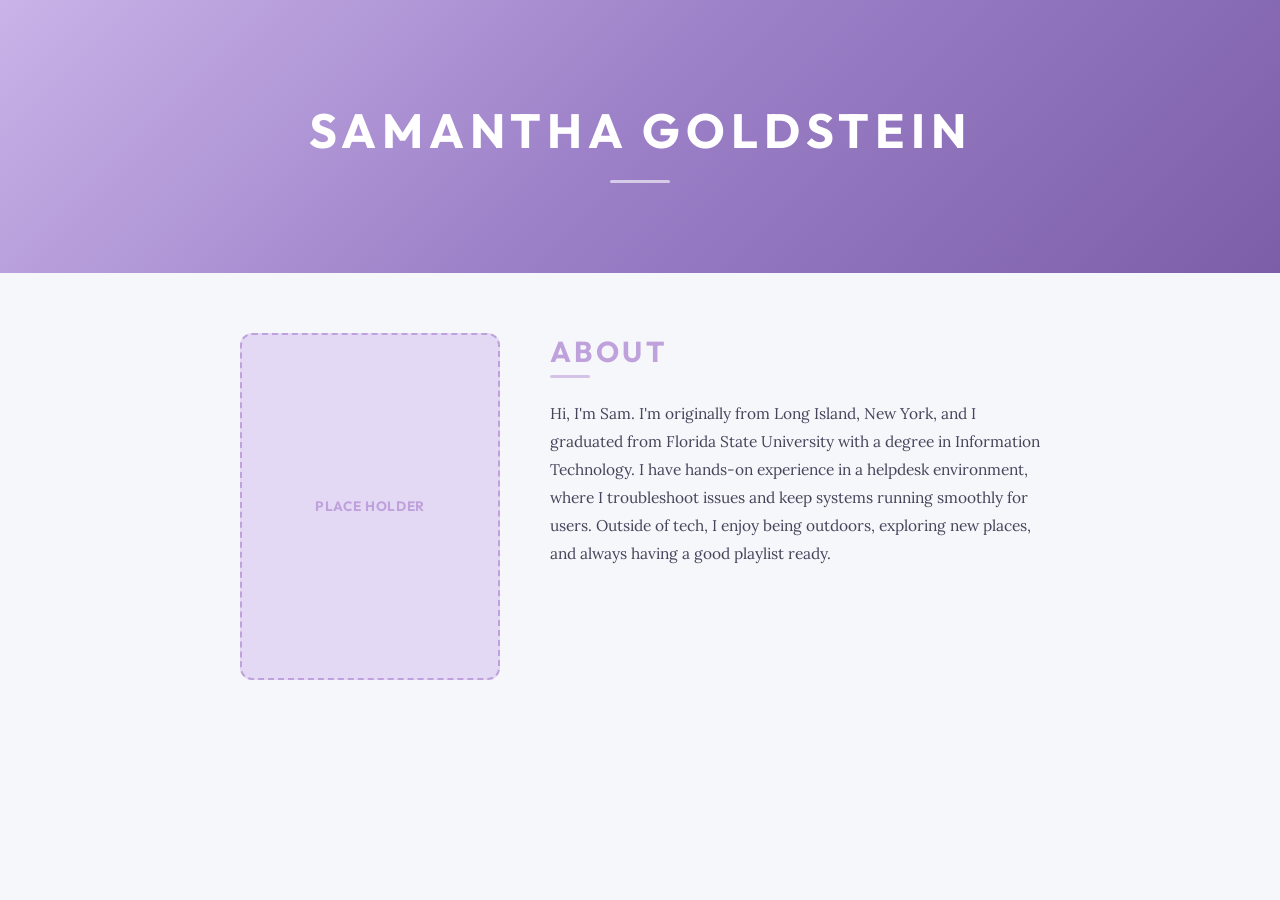
==== index.html @ 23f850c8 "Create index.html" ====
<!DOCTYPE html>
<html lang="en">
<head>
<meta charset="UTF-8">
<meta name="viewport" content="width=device-width, initial-scale=1.0">
<link href="https://fonts.googleapis.com/css2?family=Lora:wght@400;700&family=Outfit:wght@500;700&display=swap" rel="stylesheet">
<style>
  * {
    box-sizing: border-box;
    margin: 0;
    padding: 0;
  }

  body {
    background: #F6F7FB;
    font-family: 'Lora', serif;
    color: #2E2F3A;
  }

  /* ── Cover ── */
  .cover {
    background: linear-gradient(135deg, #C9B3E8 0%, #9B7FC7 50%, #7B5EA7 100%);
    padding: 100px 30px 90px;
    text-align: center;
  }

  .cover-name {
    font-family: 'Outfit', sans-serif;
    font-size: 3rem;
    font-weight: 700;
    color: #ffffff;
    letter-spacing: 0.12em;
    text-transform: uppercase;
  }

  .cover-divider {
    display: block;
    width: 60px;
    height: 3px;
    background: rgba(255,255,255,0.6);
    margin: 20px auto 0;
    border-radius: 2px;
  }

  /* ── About Section ── */
  .about-section {
    max-width: 860px;
    margin: 0 auto;
    padding: 60px 30px;
    display: flex;
    align-items: flex-start;
    gap: 50px;
  }

  .about-image-col {
    flex: 0 0 260px;
  }

  .about-image-placeholder {
    width: 100%;
    aspect-ratio: 3/4;
    background: #E4D9F5;
    border-radius: 12px;
    border: 2px dashed #BFA2DB;
    display: flex;
    align-items: center;
    justify-content: center;
    color: #BFA2DB;
    font-family: 'Outfit', sans-serif;
    font-size: 0.85rem;
    font-weight: 700;
    letter-spacing: 0.05em;
    text-transform: uppercase;
  }

  .about-text-col {
    flex: 1;
  }

  .about-heading {
    font-family: 'Outfit', sans-serif;
    font-size: 1.8rem;
    font-weight: 700;
    color: #BFA2DB;
    letter-spacing: 0.12em;
    text-transform: uppercase;
    margin-bottom: 6px;
  }

  .about-heading-line {
    display: block;
    width: 40px;
    height: 3px;
    background: #BFA2DB;
    border-radius: 2px;
    margin-bottom: 22px;
    opacity: 0.6;
  }

  .about-text {
    font-size: 0.97rem;
    line-height: 1.8;
    color: #44455A;
  }

  /* ── Responsive ── */
  @media (max-width: 640px) {
    .about-section {
      flex-direction: column;
      gap: 30px;
      padding: 40px 20px;
    }

    .about-image-col {
      flex: none;
      width: 100%;
      max-width: 280px;
      margin: 0 auto;
    }

    .cover-name {
      font-size: 2rem;
    }
  }
</style>
</head>
<body>

  <!-- Cover -->
  <div class="cover">
    <div class="cover-name">Samantha Goldstein</div>
    <span class="cover-divider"></span>
  </div>

  <!-- About -->
  <div class="about-section">

    <!-- Image placeholder -->
    <div class="about-image-col">
      <div class="about-image-placeholder">Place Holder</div>
    </div>

    <!-- Text -->
    <div class="about-text-col">
      <div class="about-heading">About</div>
      <span class="about-heading-line"></span>
      <p class="about-text">
        Hi, I'm Sam. I'm originally from Long Island, New York, and I graduated from Florida State University with a degree in Information Technology. I have hands-on experience in a helpdesk environment, where I troubleshoot issues and keep systems running smoothly for users. Outside of tech, I enjoy being outdoors, exploring new places, and always having a good playlist ready.
      </p>
    </div>

  </div>

</body>
</html>
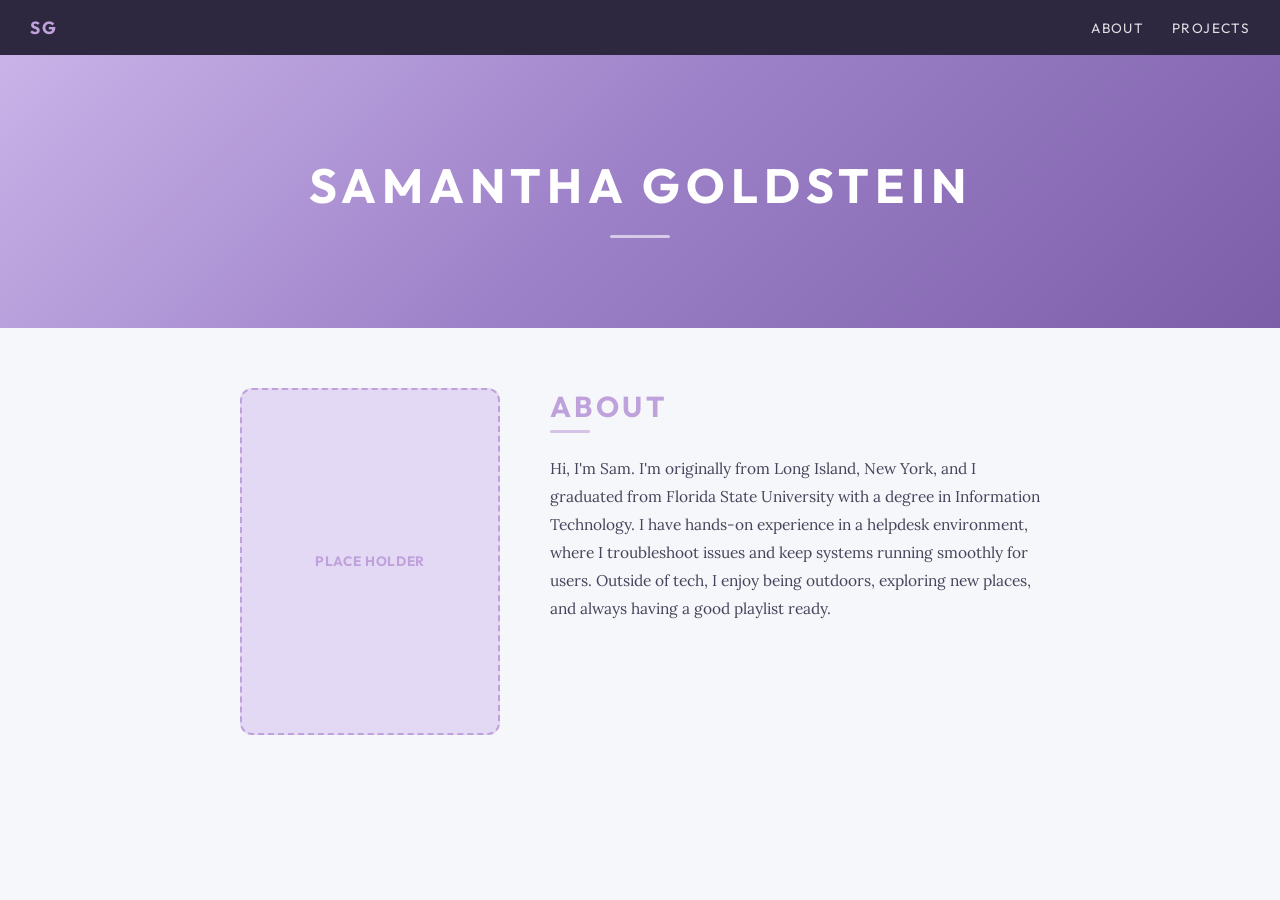
==== commit 3c2773b2: "Update index.html" ====
--- a/index.html
+++ b/index.html
@@ -126,6 +126,15 @@
 </head>
 <body>
 
+ <!-- Navigation --> 
+  <nav style="background:#2E2740;padding:16px 30px;display:flex;align-items:center;justify-content:space-between;">
+    <div style="font-family:'Outfit',sans-serif;font-weight:700;color:#BFA2DB;letter-spacing:0.1em;font-size:1.1rem;">SG</div>
+    <div style="display:flex;gap:28px;">
+      <a href="index.html" style="font-family:'Outfit',sans-serif;color:rgba(255,255,255,0.85);text-decoration:none;font-size:0.85rem;letter-spacing:0.1em;text-transform:uppercase;">About</a>
+      <a href="projects.html" style="font-family:'Outfit',sans-serif;color:rgba(255,255,255,0.85);text-decoration:none;font-size:0.85rem;letter-spacing:0.1em;text-transform:uppercase;">Projects</a>
+    </div>   
+</nav>
+
   <!-- Cover -->
   <div class="cover">
     <div class="cover-name">Samantha Goldstein</div>
@@ -150,6 +159,5 @@
     </div>
 
   </div>
-
 </body>
 </html>
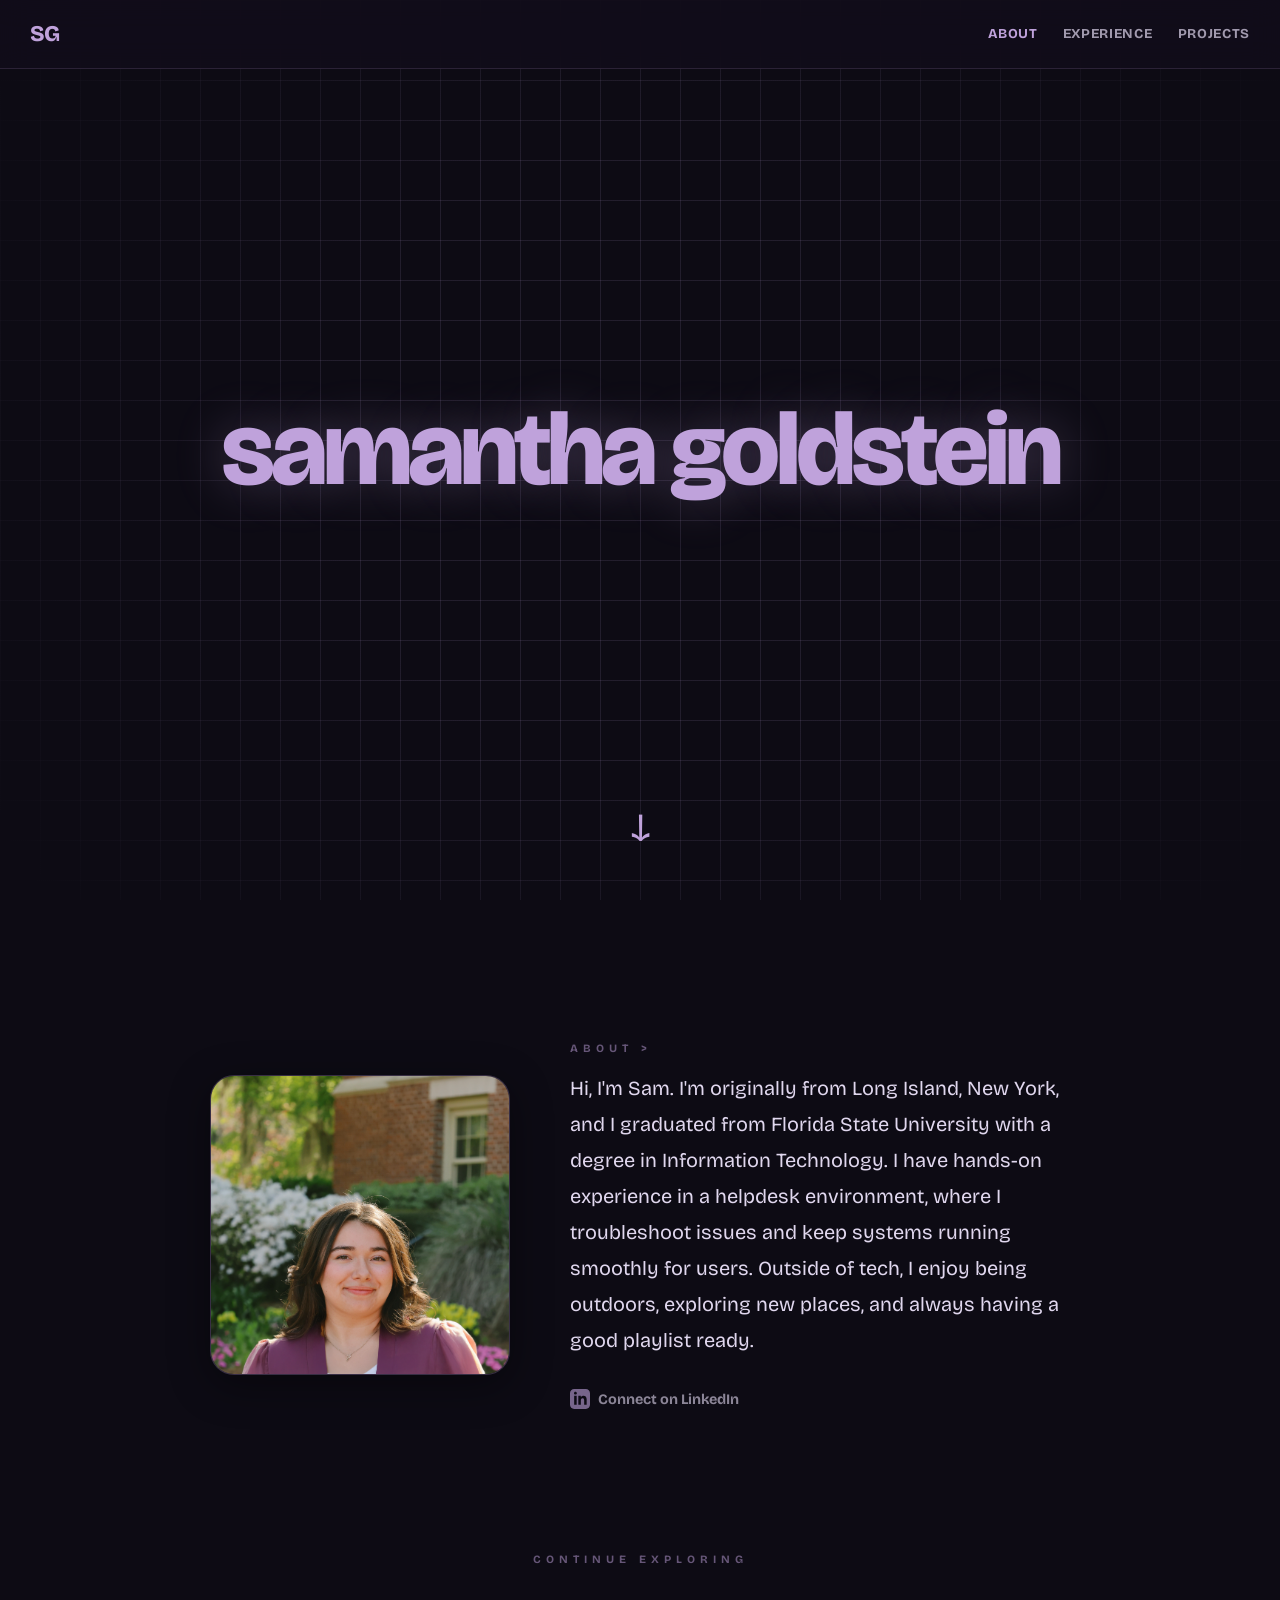
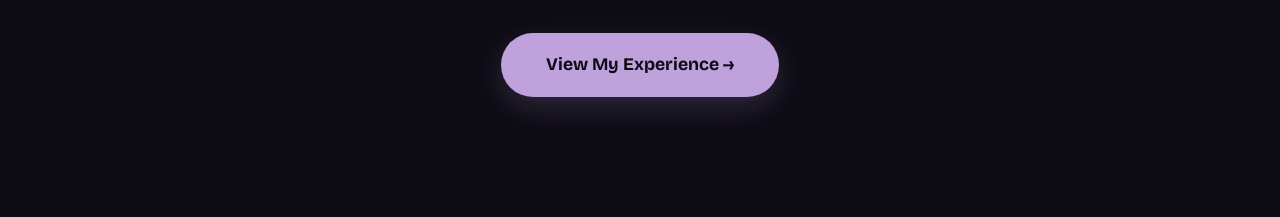
==== commit b54ed3c6: "Add files via upload" ====
--- a/index.html
+++ b/index.html
@@ -3,161 +3,65 @@
 <head>
 <meta charset="UTF-8">
 <meta name="viewport" content="width=device-width, initial-scale=1.0">
-<link href="https://fonts.googleapis.com/css2?family=Lora:wght@400;700&family=Outfit:wght@500;700&display=swap" rel="stylesheet">
-<style>
-  * {
-    box-sizing: border-box;
-    margin: 0;
-    padding: 0;
-  }
-
-  body {
-    background: #F6F7FB;
-    font-family: 'Lora', serif;
-    color: #2E2F3A;
-  }
-
-  /* ── Cover ── */
-  .cover {
-    background: linear-gradient(135deg, #C9B3E8 0%, #9B7FC7 50%, #7B5EA7 100%);
-    padding: 100px 30px 90px;
-    text-align: center;
-  }
-
-  .cover-name {
-    font-family: 'Outfit', sans-serif;
-    font-size: 3rem;
-    font-weight: 700;
-    color: #ffffff;
-    letter-spacing: 0.12em;
-    text-transform: uppercase;
-  }
-
-  .cover-divider {
-    display: block;
-    width: 60px;
-    height: 3px;
-    background: rgba(255,255,255,0.6);
-    margin: 20px auto 0;
-    border-radius: 2px;
-  }
-
-  /* ── About Section ── */
-  .about-section {
-    max-width: 860px;
-    margin: 0 auto;
-    padding: 60px 30px;
-    display: flex;
-    align-items: flex-start;
-    gap: 50px;
-  }
-
-  .about-image-col {
-    flex: 0 0 260px;
-  }
-
-  .about-image-placeholder {
-    width: 100%;
-    aspect-ratio: 3/4;
-    background: #E4D9F5;
-    border-radius: 12px;
-    border: 2px dashed #BFA2DB;
-    display: flex;
-    align-items: center;
-    justify-content: center;
-    color: #BFA2DB;
-    font-family: 'Outfit', sans-serif;
-    font-size: 0.85rem;
-    font-weight: 700;
-    letter-spacing: 0.05em;
-    text-transform: uppercase;
-  }
-
-  .about-text-col {
-    flex: 1;
-  }
-
-  .about-heading {
-    font-family: 'Outfit', sans-serif;
-    font-size: 1.8rem;
-    font-weight: 700;
-    color: #BFA2DB;
-    letter-spacing: 0.12em;
-    text-transform: uppercase;
-    margin-bottom: 6px;
-  }
-
-  .about-heading-line {
-    display: block;
-    width: 40px;
-    height: 3px;
-    background: #BFA2DB;
-    border-radius: 2px;
-    margin-bottom: 22px;
-    opacity: 0.6;
-  }
-
-  .about-text {
-    font-size: 0.97rem;
-    line-height: 1.8;
-    color: #44455A;
-  }
-
-  /* ── Responsive ── */
-  @media (max-width: 640px) {
-    .about-section {
-      flex-direction: column;
-      gap: 30px;
-      padding: 40px 20px;
-    }
-
-    .about-image-col {
-      flex: none;
-      width: 100%;
-      max-width: 280px;
-      margin: 0 auto;
-    }
-
-    .cover-name {
-      font-size: 2rem;
-    }
-  }
-</style>
+<title>About | Samantha Goldstein</title>
+<link href="https://fonts.googleapis.com/css2?family=Bricolage+Grotesque:wght@400;500;700;800&display=swap" rel="stylesheet">
+<link rel="stylesheet" href="style.css">
 </head>
 <body>
 
- <!-- Navigation --> 
-  <nav style="background:#2E2740;padding:16px 30px;display:flex;align-items:center;justify-content:space-between;">
-    <div style="font-family:'Outfit',sans-serif;font-weight:700;color:#BFA2DB;letter-spacing:0.1em;font-size:1.1rem;">SG</div>
-    <div style="display:flex;gap:28px;">
-      <a href="index.html" style="font-family:'Outfit',sans-serif;color:rgba(255,255,255,0.85);text-decoration:none;font-size:0.85rem;letter-spacing:0.1em;text-transform:uppercase;">About</a>
-      <a href="projects.html" style="font-family:'Outfit',sans-serif;color:rgba(255,255,255,0.85);text-decoration:none;font-size:0.85rem;letter-spacing:0.1em;text-transform:uppercase;">Projects</a>
+  <div class="system-bg"></div>
+
+  <nav>
+    <div class="logo">SG</div>
+    <div style="display:flex;">
+      <a href="index.html" class="active">About</a>
+      <a href="experience.html">Experience</a> 
+      <a href="projects.html">Projects</a>
     </div>   
-</nav>
+  </nav>
 
-  <!-- Cover -->
-  <div class="cover">
-    <div class="cover-name">Samantha Goldstein</div>
-    <span class="cover-divider"></span>
-  </div>
+  <header class="hero-cover">
+    <h1 class="cover-name">Samantha Goldstein</h1>
+    <a href="#about" class="jump-arrow" id="scrollArrow">↓</a>
+  </header>
 
-  <!-- About -->
-  <div class="about-section">
-
-    <!-- Image placeholder -->
-    <div class="about-image-col">
-      <div class="about-image-placeholder">Place Holder</div>
+  <main class="about-container" id="about">
+    <div class="image-col">
+      <img src="profile.png" alt="Samantha Goldstein" class="profile-box">
     </div>
 
-    <!-- Text -->
-    <div class="about-text-col">
-      <div class="about-heading">About</div>
-      <span class="about-heading-line"></span>
+    <article class="text-col">
+      <span class="label">About > </span>
       <p class="about-text">
         Hi, I'm Sam. I'm originally from Long Island, New York, and I graduated from Florida State University with a degree in Information Technology. I have hands-on experience in a helpdesk environment, where I troubleshoot issues and keep systems running smoothly for users. Outside of tech, I enjoy being outdoors, exploring new places, and always having a good playlist ready.
       </p>
-    </div>
 
-  </div>
+      <div class="social-links">
+        <a href="https://www.linkedin.com/in/samanthakgoldstein" target="_blank" class="social-icon">
+          <svg viewBox="0 0 24 24"><path d="M19 0h-14c-2.761 0-5 2.239-5 5v14c0 2.761 2.239 5 5 5h14c2.762 0 5-2.239 5-5v-14c0-2.761-2.238-5-5-5zm-11 19h-3v-11h3v11zm-1.5-12.268c-.966 0-1.75-.79-1.75-1.764s.784-1.764 1.75-1.764 1.75.79 1.75 1.764-.783 1.764-1.75 1.764zm13.5 12.268h-3v-5.604c0-3.368-4-3.113-4 0v5.604h-3v-11h3v1.765c1.396-2.586 7-2.777 7 2.476v6.759z"/></svg>
+          Connect on LinkedIn
+        </a>
+      </div>
+    </article>
+  </main>
+
+  <footer style="text-align: center; padding-bottom: 120px;">
+    <span class="label" style="margin-bottom: 24px; display: block;">Continue Exploring</span>
+    <a href="experience.html" class="next-btn">View My Experience →</a>
+  </footer>
+
+  <script>
+    window.onscroll = function() {
+      var arrow = document.getElementById("scrollArrow");
+      if (document.body.scrollTop > 100 || document.documentElement.scrollTop > 100) {
+        arrow.style.opacity = "0";
+        arrow.style.visibility = "hidden";
+      } else {
+        arrow.style.opacity = "1";
+        arrow.style.visibility = "visible";
+      }
+    };
+  </script>
+
 </body>
 </html>
--- a/style.css
+++ b/style.css
@@ -0,0 +1,462 @@
+:root {
+  --bg-dark: #0D0B14;
+  --bg-card: #16121E;
+  --accent: #BFA2DB;
+  --text: #E0D7EE;
+  --white: #FFFFFF;
+}
+
+* {
+  box-sizing: border-box;
+  margin: 0;
+  padding: 0;
+}
+
+html {
+  scroll-behavior: smooth;
+}
+
+body {
+  background-color: var(--bg-dark);
+  font-family: 'Bricolage Grotesque', sans-serif;
+  color: var(--text);
+  line-height: 1.6;
+  overflow-x: hidden;
+}
+
+/* ==========================================================================
+   NAVIGATION
+   ========================================================================== */
+nav {
+  background: rgba(18, 14, 26, 0.85);
+  backdrop-filter: blur(15px);
+  padding: 16px 30px;
+  display: flex;
+  justify-content: space-between;
+  align-items: center;
+  border-bottom: 1px solid rgba(191, 162, 219, 0.15);
+  position: fixed;
+  width: 100%;
+  top: 0;
+  z-index: 100;
+}
+
+/* Sticky override for pages that need it */
+nav.sticky-nav {
+  position: sticky;
+}
+
+nav .logo {
+  font-weight: 800;
+  color: var(--accent);
+  font-size: 1.4rem;
+  letter-spacing: -0.05em;
+}
+
+nav a {
+  color: var(--text);
+  text-decoration: none;
+  font-size: 0.85rem;
+  margin-left: 25px;
+  text-transform: uppercase;
+  font-weight: 700;
+  letter-spacing: 0.05em;
+  opacity: 0.7;
+  transition: 0.3s;
+}
+
+nav a:hover,
+nav a.active {
+  color: var(--accent);
+  opacity: 1;
+}
+
+/* ==========================================================================
+   INDEX.HTML STYLES (About)
+   ========================================================================== */
+.system-bg {
+  position: fixed;
+  top: 0; left: 0;
+  width: 100%; height: 100%;
+  z-index: -1;
+  background-color: var(--bg-dark);
+  background-image: 
+    linear-gradient(rgba(191, 162, 219, 0.12) 1px, transparent 1px),
+    linear-gradient(90deg, rgba(191, 162, 219, 0.12) 1px, transparent 1px);
+  background-size: 40px 40px;
+  animation: grid-scroll 20s linear infinite;
+}
+
+@keyframes grid-scroll {
+  from { background-position: 0 0; }
+  to { background-position: 0 400px; }
+}
+
+.system-bg::after {
+  content: "";
+  position: absolute;
+  top: 0; left: 0; width: 100%; height: 100%;
+  background: radial-gradient(circle at 50% 50%, transparent 40%, var(--bg-dark) 95%);
+}
+
+.hero-cover {
+  height: 100vh;
+  display: flex;
+  flex-direction: column;
+  justify-content: center;
+  align-items: center;
+  text-align: center;
+  padding: 20px;
+  position: relative;
+}
+
+.cover-name {
+  font-size: clamp(3rem, 12vw, 6.5rem);
+  font-weight: 800;
+  color: var(--accent);
+  letter-spacing: -0.04em;
+  text-transform: lowercase;
+  text-shadow: 0 0 50px rgba(191, 162, 219, 0.3);
+}
+
+.jump-arrow {
+  position: absolute;
+  bottom: 40px;
+  color: var(--accent);
+  text-decoration: none;
+  font-size: 2.5rem;
+  animation: bounce 2s infinite;
+  cursor: pointer;
+  transition: opacity 0.5s ease, visibility 0.5s;
+  z-index: 10;
+}
+
+@keyframes bounce {
+  0%, 20%, 50%, 80%, 100% { transform: translateY(0); }
+  40% { transform: translateY(-12px); }
+  60% { transform: translateY(-6px); }
+}
+
+.about-container {
+  max-width: 900px;
+  margin: 0 auto;
+  padding: 140px 20px; 
+  display: flex;
+  align-items: center;
+  gap: 60px;
+}
+
+.image-col { flex: 0 0 300px; }
+
+.profile-box {
+  width: 100%;
+  aspect-ratio: 1/1;
+  background: var(--bg-card);
+  border: 1px solid rgba(191, 162, 219, 0.2);
+  border-radius: 24px;
+  display: block;
+  object-fit: cover;
+  object-position: top;
+  transition: 0.4s ease;
+  box-shadow: 0 10px 40px rgba(0,0,0,0.4);
+}
+
+.profile-box:hover {
+  border-color: var(--accent);
+  transform: translateY(-8px) rotate(-1deg);
+}
+
+.text-col { flex: 1; }
+.label { font-size: 0.7rem; letter-spacing: 5px; text-transform: uppercase; font-weight: 700; color: var(--accent); opacity: 0.5; margin-bottom: 12px; display: block; }
+.about-text { font-size: 1.25rem; line-height: 1.8; color: var(--text); }
+
+.social-links { display: flex; gap: 20px; margin-top: 30px; }
+
+.social-icon {
+  display: flex;
+  align-items: center;
+  gap: 8px;
+  color: var(--text);
+  text-decoration: none;
+  font-size: 0.9rem;
+  font-weight: 700;
+  opacity: 0.6;
+  transition: 0.3s ease;
+}
+
+.social-icon svg { width: 20px; height: 20px; fill: var(--accent); }
+.social-icon:hover { opacity: 1; color: var(--accent); transform: translateY(-2px); }
+
+.next-btn {
+  display: inline-block;
+  font-size: 1.1rem;
+  font-weight: 700;
+  color: var(--bg-dark);
+  background: var(--accent);
+  padding: 18px 45px;
+  border-radius: 50px;
+  text-decoration: none;
+  transition: all 0.4s cubic-bezier(0.175, 0.885, 0.32, 1.275);
+  box-shadow: 0 10px 30px rgba(191, 162, 219, 0.2);
+  margin-top: 40px;
+}
+
+.next-btn:hover { background: var(--white); transform: scale(1.05); box-shadow: 0 15px 40px rgba(191, 162, 219, 0.4); }
+
+/* ==========================================================================
+   PROJECTS.HTML STYLES
+   ========================================================================== */
+body.bg-projects {
+  background-image: 
+    linear-gradient(rgba(191, 162, 219, 0.03) 1px, transparent 1px),
+    linear-gradient(90deg, rgba(191, 162, 219, 0.03) 1px, transparent 1px);
+  background-size: 40px 40px;
+  background-attachment: fixed;
+  padding-bottom: 100px;
+}
+
+body.bg-projects::before {
+  content: "";
+  position: fixed;
+  top: 0; left: 0; width: 100%; height: 100%;
+  background: radial-gradient(circle at 50% 50%, rgba(191, 162, 219, 0.02) 0%, transparent 70%);
+  pointer-events: none;
+  z-index: -1;
+}
+
+.projects-container { max-width: 1000px; margin: 80px auto 0; padding: 0 20px; }
+
+.projects-container h1 { 
+  font-size: clamp(3rem, 10vw, 4.5rem); 
+  font-weight: 800; 
+  color: var(--accent); 
+  margin-bottom: 60px; 
+  text-align: center; 
+  letter-spacing: -0.04em; 
+  text-transform: lowercase; 
+}
+
+.bento-grid {
+  display: grid;
+  grid-template-columns: repeat(2, 1fr);
+  gap: 20px;
+}
+
+.bento-item {
+  background: var(--bg-card);
+  border: 1px solid rgba(191, 162, 219, 0.15);
+  border-radius: 24px;
+  padding: 35px;
+  transition: all 0.4s cubic-bezier(0.4, 0, 0.2, 1);
+  display: flex;
+  flex-direction: column;
+  position: relative;
+  overflow: hidden;
+}
+
+.bento-item.featured { grid-column: span 2; }
+
+.bento-item:hover {
+  border-color: var(--accent);
+  transform: translateY(-5px);
+  background: #1C1924;
+  box-shadow: 0 20px 40px -10px rgba(0,0,0,0.5);
+}
+
+.tag { 
+  font-size: 0.7rem; 
+  font-weight: 700; 
+  text-transform: uppercase; 
+  color: var(--accent); 
+  letter-spacing: 3px; 
+  margin-bottom: 12px; 
+  display: block; 
+  opacity: 0.6; 
+}
+
+.bento-item h3 { 
+  font-size: 1.7rem; 
+  font-weight: 700; 
+  color: var(--white); 
+  margin-bottom: 15px; 
+  letter-spacing: -0.02em; 
+}
+
+.project-text { 
+  font-size: 1.05rem; 
+  line-height: 1.7; 
+  opacity: 0.85; 
+  margin-bottom: 25px; 
+}
+
+.bento-item::after {
+  position: absolute; top: 25px; right: 30px;
+  font-size: 2rem; color: var(--accent); opacity: 0.1; font-weight: 800;
+}
+.bento-item.featured::after { content: "{ }"; } 
+.bento-item.cloud::after { content: "☁"; } 
+.bento-item.script::after { content: "⚡"; }
+
+.tools { display: flex; flex-wrap: wrap; gap: 10px; margin-top: auto; }
+
+.tool-pill { 
+  background: rgba(191, 162, 219, 0.08); 
+  color: var(--accent); 
+  padding: 6px 14px; 
+  border-radius: 100px; 
+  font-size: 0.75rem; 
+  font-weight: 700; 
+  border: 1px solid rgba(191, 162, 219, 0.1); 
+}
+
+.coming-soon {
+  border: 1px dashed rgba(191, 162, 219, 0.3);
+  background: transparent;
+  opacity: 0.5;
+}
+
+/* ==========================================================================
+   EXPERIENCE.HTML STYLES
+   ========================================================================== */
+body.bg-experience {
+  background-image: 
+    linear-gradient(rgba(191, 162, 219, 0.05) 1px, transparent 1px),
+    linear-gradient(90deg, rgba(191, 162, 219, 0.05) 1px, transparent 1px);
+  background-size: 40px 40px;
+  background-attachment: fixed;
+}
+
+.page-content { padding: 60px 20px; max-width: 650px; margin: 0 auto; }
+.page-heading { text-align: center; margin-bottom: 50px; }
+.page-heading h1 { font-size: clamp(3rem, 10vw, 4rem); font-weight: 800; letter-spacing: -0.04em; text-transform: lowercase; color: var(--accent); }
+.section-header { font-size: 0.75rem; letter-spacing: 4px; text-transform: uppercase; text-align: center; margin: 50px 0 25px; font-weight: 700; color: rgba(191, 162, 219, 0.5); }
+
+.card-container { margin-bottom: 12px; }
+.card-trigger {
+  width: 100%;
+  background: var(--bg-card);
+  border: 1px solid rgba(191, 162, 219, 0.15);
+  border-radius: 12px;
+  padding: 20px;
+  color: inherit;
+  font-family: inherit;
+  text-align: left;
+  cursor: pointer;
+  display: flex;
+  justify-content: space-between;
+  align-items: center;
+  transition: all 0.3s cubic-bezier(0.4, 0, 0.2, 1);
+}
+
+.card-trigger:hover {
+  background: #1F1A2B;
+  border-color: var(--accent);
+  transform: translateY(-2px);
+}
+
+.title-wrapper { display: flex; align-items: center; gap: 15px; }
+.section-icon { color: var(--accent); opacity: 0.7; stroke-width: 1.5px; width: 20px; height: 20px; }
+
+.card-title { font-weight: 700; font-size: 1.1rem; color: var(--white); display: block; }
+.card-subtitle { font-size: 0.85rem; font-weight: 500; color: var(--accent); display: block; margin-top: 3px; }
+.card-dates { font-size: 0.8rem; color: rgba(224, 215, 238, 0.5); display: block; }
+.toggle-icon { font-size: 1.5rem; color: var(--accent); transition: transform 0.4s ease; }
+
+.desc-panel { max-height: 0; overflow: hidden; transition: max-height 0.4s ease-out, opacity 0.3s ease; opacity: 0; }
+.is-expanded .card-trigger { border-bottom-left-radius: 0; border-bottom-right-radius: 0; border-color: var(--accent); }
+.is-expanded .toggle-icon { transform: rotate(45deg); }
+.is-expanded .desc-panel { max-height: 1200px; opacity: 1; background: #1F1A2B; border: 1px solid var(--accent); border-top: none; border-bottom-left-radius: 12px; border-bottom-right-radius: 12px; }
+
+.desc-content {
+  padding: 20px;
+  font-size: 0.9rem;
+  color: #D1C9E0;
+  border-top: 1px solid rgba(191, 162, 219, 0.1);
+  line-height: 1.7;
+}
+
+.job-list { padding-left: 0; list-style: none; }
+.job-list li { margin-bottom: 12px; position: relative; padding-left: 20px; }
+.job-list li::before {
+  content: "■";
+  position: absolute;
+  left: 0;
+  color: var(--accent);
+  font-size: 0.55rem;
+  top: 2px;
+  opacity: 0.6;
+}
+
+.nested-job {
+  margin-top: 15px;
+  padding: 15px;
+  background: rgba(0, 0, 0, 0.2);
+  border-radius: 8px;
+  border-left: 2px solid var(--accent);
+}
+
+.footer-actions {
+  margin-top: 80px;
+  padding-top: 40px;
+  border-top: 1px solid rgba(191, 162, 219, 0.1);
+  display: flex;
+  justify-content: center;
+  align-items: center;
+  gap: 20px;
+  margin-bottom: 80px;
+  flex-wrap: wrap;
+}
+
+.projects-btn {
+  display: inline-flex;
+  align-items: center;
+  gap: 12px;
+  font-weight: 700;
+  font-size: 0.9rem;
+  text-transform: uppercase;
+  color: #1A1625;
+  background: var(--accent);
+  padding: 14px 40px;
+  border-radius: 50px;
+  text-decoration: none;
+  transition: all 0.3s ease;
+  box-shadow: 0 4px 15px rgba(191, 162, 219, 0.2);
+}
+
+.projects-btn:hover {
+  background: var(--white);
+  transform: translateY(-2px);
+  box-shadow: 0 6px 20px rgba(255, 255, 255, 0.1);
+}
+
+.resume-ghost-btn {
+  display: inline-flex;
+  align-items: center;
+  gap: 10px;
+  font-weight: 700;
+  font-size: 0.85rem;
+  text-transform: uppercase;
+  color: var(--accent);
+  border: 1px solid rgba(191, 162, 219, 0.4);
+  padding: 14px 30px;
+  border-radius: 50px;
+  text-decoration: none;
+  transition: all 0.3s ease;
+}
+
+.resume-ghost-btn:hover {
+  border-color: var(--accent);
+  background: rgba(191, 162, 219, 0.05);
+  transform: translateY(-2px);
+}
+
+/* ==========================================================================
+   MEDIA QUERIES
+   ========================================================================== */
+@media (max-width: 768px) {
+  .about-container { flex-direction: column; text-align: center; gap: 40px; }
+  .image-col { width: 240px; }
+  .bento-grid { grid-template-columns: 1fr; }
+  .bento-item.featured { grid-column: span 1; }
+  .projects-container h1 { font-size: 3rem; }
+}
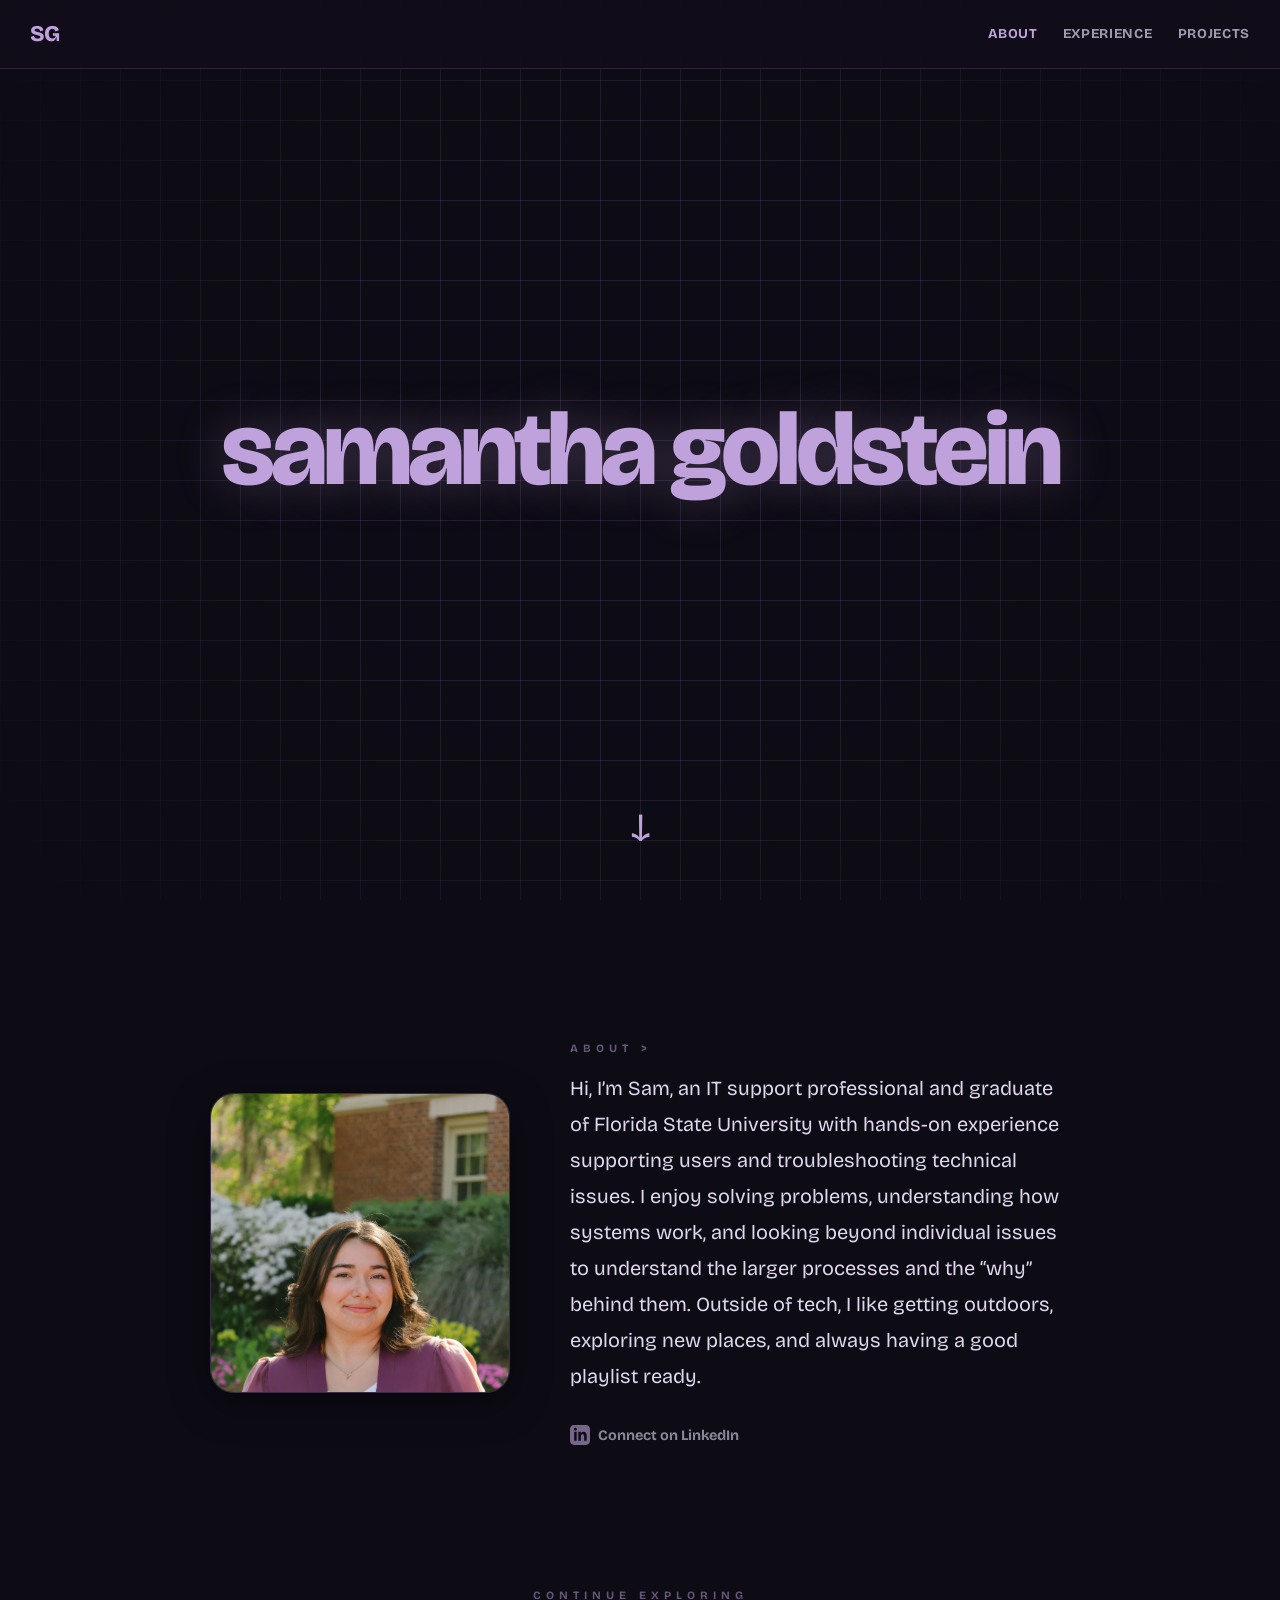
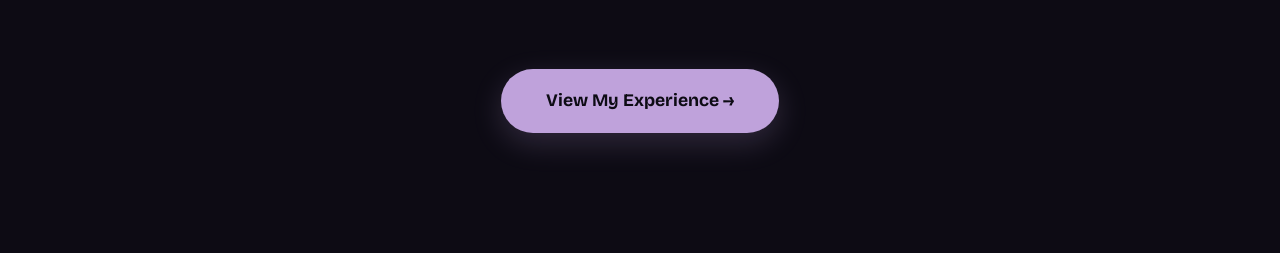
==== commit 3ccc5882: "Revise personal introduction in index.html" ====
--- a/index.html
+++ b/index.html
@@ -14,9 +14,9 @@
   <nav>
     <div class="logo">SG</div>
     <div style="display:flex;">
-      <a href="index.html" class="active">About</a>
-      <a href="experience.html">Experience</a> 
-      <a href="projects.html">Projects</a>
+      <a href="/" class="active">About</a>
+      <a href="/experience">Experience</a> 
+      <a href="/projects">Projects</a>
     </div>   
   </nav>
 
@@ -33,8 +33,7 @@
     <article class="text-col">
       <span class="label">About > </span>
       <p class="about-text">
-        Hi, I'm Sam. I'm originally from Long Island, New York, and I graduated from Florida State University with a degree in Information Technology. I have hands-on experience in a helpdesk environment, where I troubleshoot issues and keep systems running smoothly for users. Outside of tech, I enjoy being outdoors, exploring new places, and always having a good playlist ready.
-      </p>
+        Hi, I’m Sam, an IT support professional and graduate of Florida State University with hands-on experience supporting users and troubleshooting technical issues. I enjoy solving problems, understanding how systems work, and looking beyond individual issues to understand the larger processes and the “why” behind them. Outside of tech, I like getting outdoors, exploring new places, and always having a good playlist ready. </p>
 
       <div class="social-links">
         <a href="https://www.linkedin.com/in/samanthakgoldstein" target="_blank" class="social-icon">
--- a/style.css
+++ b/style.css
@@ -289,14 +289,6 @@
   margin-bottom: 25px; 
 }
 
-.bento-item::after {
-  position: absolute; top: 25px; right: 30px;
-  font-size: 2rem; color: var(--accent); opacity: 0.1; font-weight: 800;
-}
-.bento-item.featured::after { content: "{ }"; } 
-.bento-item.cloud::after { content: "☁"; } 
-.bento-item.script::after { content: "⚡"; }
-
 .tools { display: flex; flex-wrap: wrap; gap: 10px; margin-top: auto; }
 
 .tool-pill { 
@@ -377,14 +369,16 @@
 
 .job-list { padding-left: 0; list-style: none; }
 .job-list li { margin-bottom: 12px; position: relative; padding-left: 20px; }
+
+/* Clean, Minimalist Bullet Point Dot Update */
 .job-list li::before {
-  content: "■";
+  content: "•";
   position: absolute;
   left: 0;
   color: var(--accent);
-  font-size: 0.55rem;
-  top: 2px;
-  opacity: 0.6;
+  font-size: 0.9rem;
+  top: -1px;
+  opacity: 0.7;
 }
 
 .nested-job {
